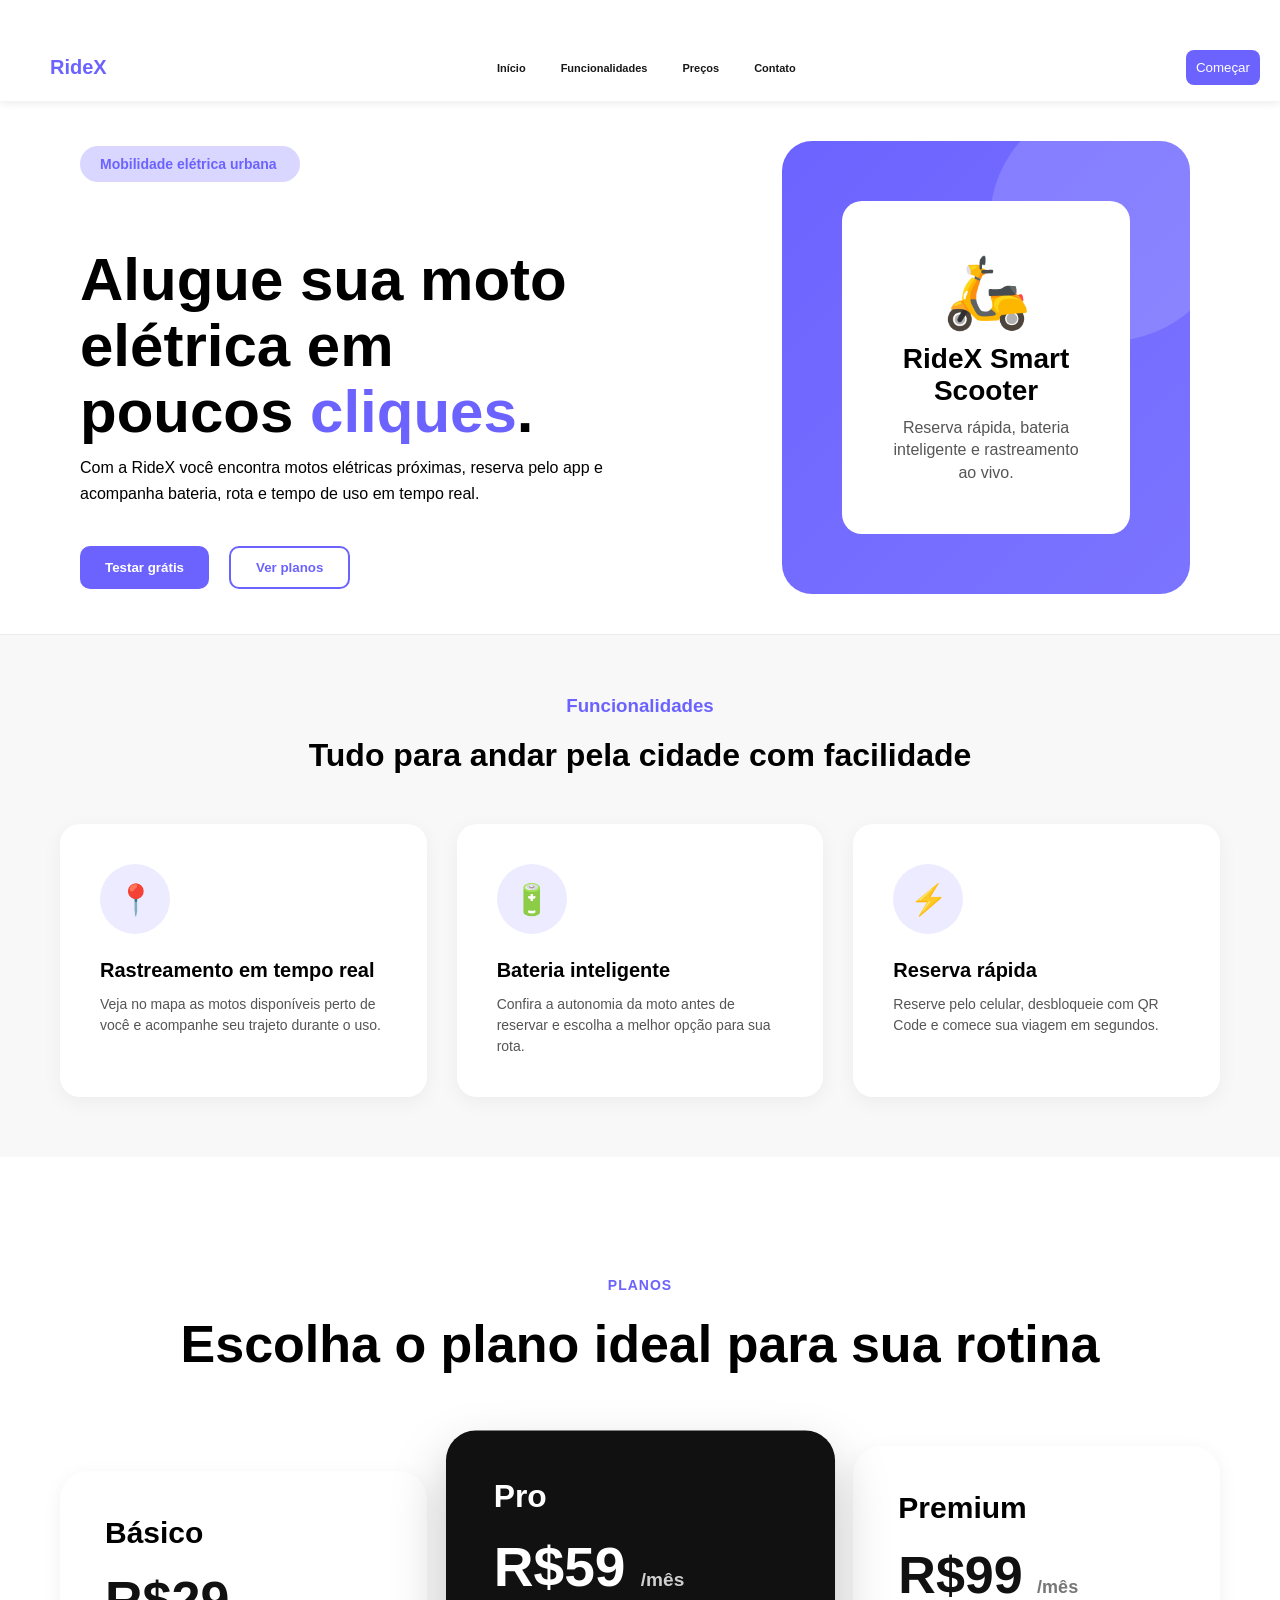
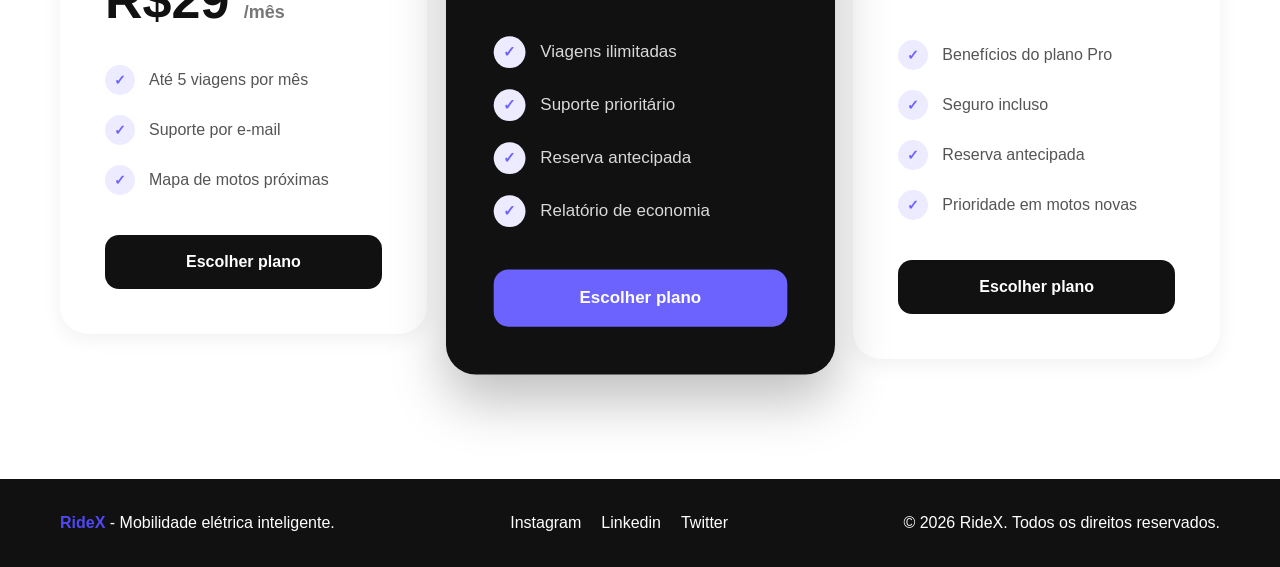
==== LandingPage2/Landingpage2.html @ 56506dec "refatoração" ====
<!DOCTYPE html>
<html lang="pt-BR">

<head>
    <meta charset="UTF-8">
    <meta name="viewport" content="width=device-width, initial-scale=1.0">
    <title>Landingpage2</title>

    <link rel="stylesheet" href="style.css">

</head>

<body>

    <header class="topoPrincipal">

        <h1 class="topo">
            RideX
        </h1>

        <nav class="conteudoTopo">
            <a href="">Início</a>
            <a href="">Funcionalidades</a>
            <a href="">Preços</a>
            <a href="">Contato</a>
        </nav>

        <button class="botao1">
            <p>Começar</p>
        </button>

    </header>


    <div class="conteudo2">

        <div>

            <div class="fundotexto1">
                <p class="conteudoTexto1">Mobilidade elétrica urbana</p>
            </div>

            <div class="ladoEsquerdo">
                <h1 class="textoPrincipal2">
                    Alugue sua moto elétrica em poucos <span>cliques</span>.
                </h1>

                <p class="textoPrincipal3">Com a RideX você encontra motos elétricas próximas,
                    reserva pelo app e acompanha bateria, rota e tempo de uso em tempo
                    real.</p>

            </div>

            <div class="botoes1">

                <button class="botaoRoxo">
                    Testar grátis
                </button>

                <button class="botaoBranco">
                    Ver planos
                </button>

            </div>

        </div>

        <div class="motoDireita">

            <div class="bolaFundo"></div>

            <div class="cardMoto">

                <div class="iconeMoto">

                    🛵

                </div>

                <h2>
                    RideX Smart Scooter
                </h2>

                <p>Reserva rápida, bateria inteligente e rastreamento
                    ao vivo.</p>


            </div>




        </div>


    </div>


    <div class="funcionalidades">

        <div class="cards">

            <h3 class="textoDaSessão2">Funcionalidades</h3>

            <h1>Tudo para andar pela cidade com facilidade</h1>

        </div>

        <div class="cardsFuncionalidades">

            <div class="card">

                <div class="iconeCard">📍</div>

                <h3>Rastreamento em tempo real</h3>

                <p>
                    Veja no mapa as motos disponíveis perto de
                    você e acompanhe seu trajeto durante o uso.
                </p>
            </div>

            <div class="card">

                <div class="iconeCard">🔋</div>

                <h3 class="textodoscards">Bateria inteligente</h3>

                <p>
                    Confira a autonomia da moto antes de reservar
                    e escolha a melhor opção para sua rota.
                </p>
            </div>

            <div class="card">

                <div class="iconeCard">⚡</div>

                <h3>Reserva rápida</h3>

                <p>
                    Reserve pelo celular, desbloqueie com QR Code
                    e comece sua viagem em segundos.
                </p>

            </div>

        </div>

    </div>


    <div class="planos">

        <div class="tituloPlanos">

            <h3>PLANOS</h3>

            <h1>Escolha o plano ideal para sua rotina</h1>

        </div>


        <div class="cardsPlanos">



            <div class="planoCard">

                <h2>Básico</h2>

                <p class="preco">
                    R$29 <span>/mês</span>
                </p>

                <div class="listaPlano">

                    <div class="itemPlano">

                        <div class="iconeCheck">
                            ✓
                        </div>

                        <p>Até 5 viagens por mês</p>

                    </div>


                    <div class="itemPlano">

                        <div class="iconeCheck">
                            ✓
                        </div>

                        <p>Suporte por e-mail</p>

                    </div>


                    <div class="itemPlano">

                        <div class="iconeCheck">
                            ✓
                        </div>

                        <p>Mapa de motos próximas</p>

                    </div>

                </div>


                <button class="botaoPlano">
                    Escolher plano
                </button>

            </div>




            <div class="planoCard destaque">

                <h2>Pro</h2>

                <p class="preco">
                    R$59 <span>/mês</span>
                </p>

                <div class="listaPlano">

                    <div class="itemPlano">

                        <div class="iconeCheck">
                            ✓
                        </div>

                        <p>Viagens ilimitadas</p>

                    </div>


                    <div class="itemPlano">

                        <div class="iconeCheck">
                            ✓
                        </div>

                        <p>Suporte prioritário</p>

                    </div>


                    <div class="itemPlano">

                        <div class="iconeCheck">
                            ✓
                        </div>

                        <p>Reserva antecipada</p>

                    </div>


                    <div class="itemPlano">

                        <div class="iconeCheck">
                            ✓
                        </div>

                        <p>Relatório de economia</p>

                    </div>

                </div>


                <button class="botaoPlano destaqueBotao">
                    Escolher plano
                </button>

            </div>



            <div class="planoCard">

                <h2>Premium</h2>

                <p class="preco">
                    R$99 <span>/mês</span>
                </p>

                <div class="listaPlano">

                    <div class="itemPlano">

                        <div class="iconeCheck">
                            ✓
                        </div>

                        <p>Benefícios do plano Pro</p>

                    </div>


                    <div class="itemPlano">

                        <div class="iconeCheck">
                            ✓
                        </div>

                        <p>Seguro incluso</p>

                    </div>


                    <div class="itemPlano">

                        <div class="iconeCheck">
                            ✓
                        </div>

                        <p>Reserva antecipada</p>

                    </div>


                    <div class="itemPlano">

                        <div class="iconeCheck">
                            ✓
                        </div>

                        <p>Prioridade em motos novas</p>

                    </div>

                </div>


                <button class="botaoPlano">
                    Escolher plano
                </button>

            </div>


        </div>

    </div>




    <div class="rodape">

        <p> <span class="textorodape">RideX</span> - Mobilidade elétrica inteligente.</p>

        <div class="redesSociais">

            <p>Instagram</p>

            <p>Linkedin</p>

            <p>Twitter</p>

        </div>

        <p>© 2026 RideX. Todos os direitos reservados.</p>


    </div>

</body>

</html>
---- LandingPage2/style.css ----
body {
    background: white;

}

* {

    padding: 0;
    margin: 0;
    font-family: Arial, Helvetica, sans-serif;
}

.topoPrincipal {


    display: flex;
    justify-content: space-between;
    align-items: center;
    padding: 50px 10px 16px 10px;
    box-shadow: 0 2px 8px rgba(0, 0, 0, 0.08);
}


.topo {

    padding-left: 40px;
    text-align: left;
    color: #6C63FF;
    font-size: 20px;
    font-weight: 800;
}

.conteudoTopo {

    display: flex;
    gap: 35px;
    font-size: 11px;
    font-weight: 550;


}

a {
    text-decoration: none;
    color: #181818;
}


.botao1 {

    margin-right: 10px;
    color: rgb(255, 255, 255);
    border-radius: 8px;
    transition: 0.3s;
    background: #6C63FF;
    border: 0px;
    padding: 10px;

}

.botao1:hover {


    background: #0d086d;

}

.fundotexto1 {

    margin-bottom: 65px;
    border-radius: 60px;
    padding: 10px 20px 10px 20px;
    display: flex;
    width: 180px;
    font-weight: 550;
    background: #d9d7ff;

}

.conteudoTexto1 {

    color: #6C63FF;
    font-size: 14px;
    justify-content: center;


}

.textoPrincipal2 {

    width: 95%;
    font-size: 60px;
    font-weight: 800;

    line-height: 1.1;

    max-width: 700px;
    padding-right: 0px;



}




.conteudo2 {

    display: flex;

    align-items: center;

    justify-content: space-between;

    padding: 40px 80px;


}

.textoPrincipal {

    font-size: 60px;
    font-weight: 800;

    line-height: 1.1;

    margin-bottom: 25px;
    padding-top: 60px;
    font-weight: 750;

}

.textoPrincipal2 span {

    color: #6C63FF;
}

.ladoEsquerdo {


    width: 75%;

}

.botoes1 {

    display: flex;

    gap: 20px;

    margin-top: 10px;


}

.botaoRoxo {



    background: #6C63FF;

    color: white;

    border: none;

    padding: 12px 25px;

    border-radius: 10px;

    font-weight: 600;

    cursor: pointer;

    transition: 0.3s;

}



.botaoBranco {

    background: white;

    color: #6C63FF;

    border: 2px solid #6C63FF;

    padding: 12px 25px;

    border-radius: 10px;

    font-weight: 600;

    cursor: pointer;

    transition: 0.3s;

}

.motoDireita {

    position: relative;

    overflow: hidden;

    margin-right: 10px;

    width: 380px;

    background: linear-gradient(135deg, #6C63FF, #7B74FF);

    padding: 60px;

    border-radius: 30px;
}

.bolaFundo {

    width: 240px;

    height: 240px;

    background: rgba(255, 255, 255, 0.15);

    border-radius: 50%;

    position: absolute;

    top: -40px;

    right: -40px;
}

.cardMoto {

    background: white;
    padding: 50px;
    border-radius: 20px;
    text-align: center;
}

.cardMoto h2 {

    margin-top: 10px;

    margin-bottom: 10px;

    font-size: 28px;
}

.cardMoto p {

    line-height: 1.4;

    color: #555;
}

.iconeMoto {
    font-size: 70px;
}


.textoPrincipal3 {



    padding-top: 10px;
    padding-bottom: 30px;
    line-height: 1.6;

}



.funcionalidades {

    padding: 60px 60px;

    text-align: center;

    background: #f8f8f8;

    border-top: 1px solid #ececec;


}

.textoDaSessão2 {

    color: #6C63FF;
    margin-bottom: 20px;
}

.cardsFuncionalidades {
    display: flex;

    justify-content: center;

    gap: 30px;

    margin-top: 50px;
}

.card {

    text-align: left;
    width: 300px;

    padding: 40px;

    background: white;

    border-radius: 20px;

    box-shadow: 0 5px 20px rgba(0, 0, 0, 0.05);

    transition: 0.3s;
}

.card h3 {

    margin-bottom: 12px;

    font-size: 20px;
}

.card p {

    line-height: 1.5;
    font-size: 14px;
    color: #555;
}

.card:hover {
    transform: translateY(-8px);

}

.iconeCard {

    font-size: 30px;

    margin-bottom: 20px;
    font-size: 35px;

    margin-bottom: 20px;
    width: 70px;

    height: 70px;

    background: #ecebff;

    border-radius: 50%;

    display: flex;

    justify-content: center;

    align-items: center;

    font-size: 30px;

    margin-bottom: 25px;

}

.planos {

    padding: 120px 60px;

    background: white;

    text-align: center;
}



.tituloPlanos h3 {

    color: #6C63FF;

    font-size: 14px;

    font-weight: 700;

    margin-bottom: 20px;

    letter-spacing: 1px;
}



.tituloPlanos h1 {

    font-size: 52px;

    font-weight: 800;

    margin-bottom: 70px;

    line-height: 1.2;
}



.cardsPlanos {

    display: flex;

    justify-content: center;

    align-items: center;

    gap: 30px;
}



.planoCard {

    width: 320px;

    background: white;

    padding: 45px;

    border-radius: 28px;

    box-shadow: 0 5px 20px rgba(0, 0, 0, 0.06);

    transition: 0.3s;

    text-align: left;
}



.planoCard:hover {

    transform: translateY(-10px);
}



.planoCard h2 {

    font-size: 30px;

    margin-bottom: 20px;

    font-weight: 700;
}



.preco {

    font-size: 52px;

    font-weight: 800;

    color: #111;

    margin-bottom: 35px;
}



.preco span {

    font-size: 18px;

    color: #777;
}



.listaPlano {

    display: flex;

    flex-direction: column;

    gap: 20px;

    margin-bottom: 40px;
}



.itemPlano {

    display: flex;

    align-items: center;

    gap: 14px;
}



.itemPlano p {

    font-size: 16px;

    color: #555;

    line-height: 1.5;
}



.iconeCheck {

    width: 30px;

    height: 30px;

    background: #ecebff;

    border-radius: 50%;

    display: flex;

    justify-content: center;

    align-items: center;

    color: #6C63FF;

    font-size: 14px;

    font-weight: bold;

    flex-shrink: 0;
}



.botaoPlano {

    width: 100%;

    padding: 18px;

    border: none;

    border-radius: 14px;

    background: #111;

    color: white;

    font-size: 16px;

    font-weight: 600;

    cursor: pointer;

    transition: 0.3s;
}



.botaoPlano:hover {

    transform: translateY(-3px);
}



.destaque {

    background: #111;

    color: white;

    transform: scale(1.06);

    box-shadow: 0 25px 50px rgba(0, 0, 0, 0.25);

    position: relative;

    z-index: 2;
}



.destaque h2 {

    color: white;
}



.destaque .preco {

    color: white;
}



.destaque .preco span {

    color: #cfcfcf;
}



.destaque .itemPlano p {

    color: #d9d9d9;
}



.destaqueBotao {

    background: #6C63FF;
}



.destaqueBotao:hover {

    background: #5148f5;
}

.rodape {

    padding: 35px 60px;
    display: flex;
    justify-content: space-between;
    text-align: center;
    background: #111;
    color: white;
    align-items: center;

}

.rodape p {

    cursor: pointer;

    transition: 0.3s;
}



.rodape p:hover {

    color: white;
}

.redesSociais {

    display: flex;

    gap: 20px;
}

.textorodape {

    font-weight: 770;
    color: #5148f5;
}
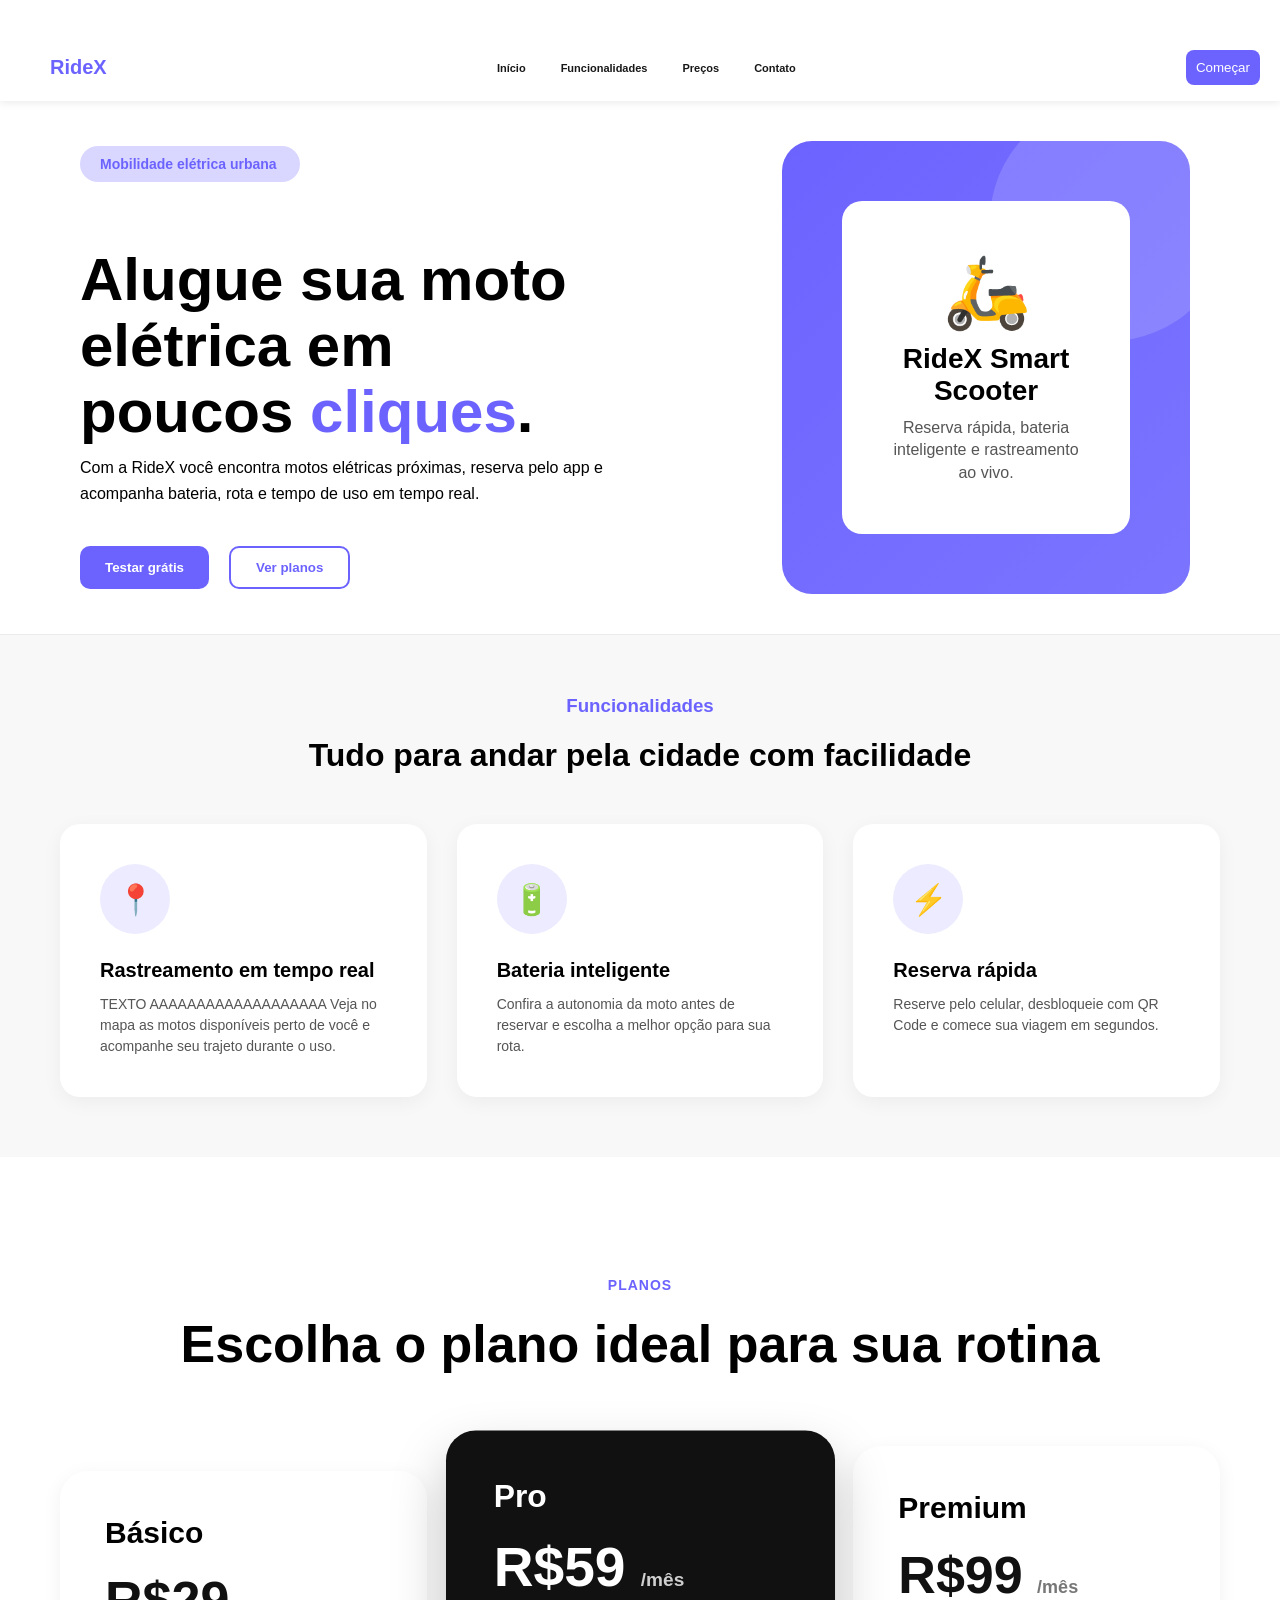
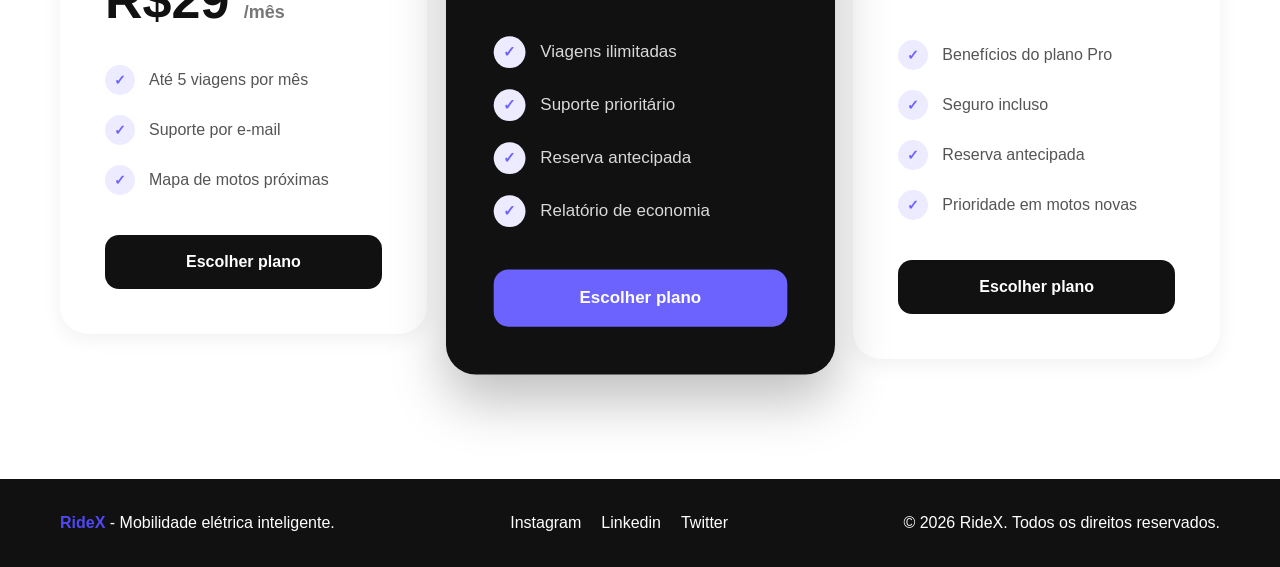
==== commit 00bc5fbc: "Update Landingpage2.html" ====
--- a/LandingPage2/Landingpage2.html
+++ b/LandingPage2/Landingpage2.html
@@ -115,6 +115,7 @@
                 <h3>Rastreamento em tempo real</h3>
 
                 <p>
+                    TEXTO AAAAAAAAAAAAAAAAAAA
                     Veja no mapa as motos disponíveis perto de
                     você e acompanhe seu trajeto durante o uso.
                 </p>
@@ -374,4 +375,4 @@
 
 </body>
 
-</html>+</html>
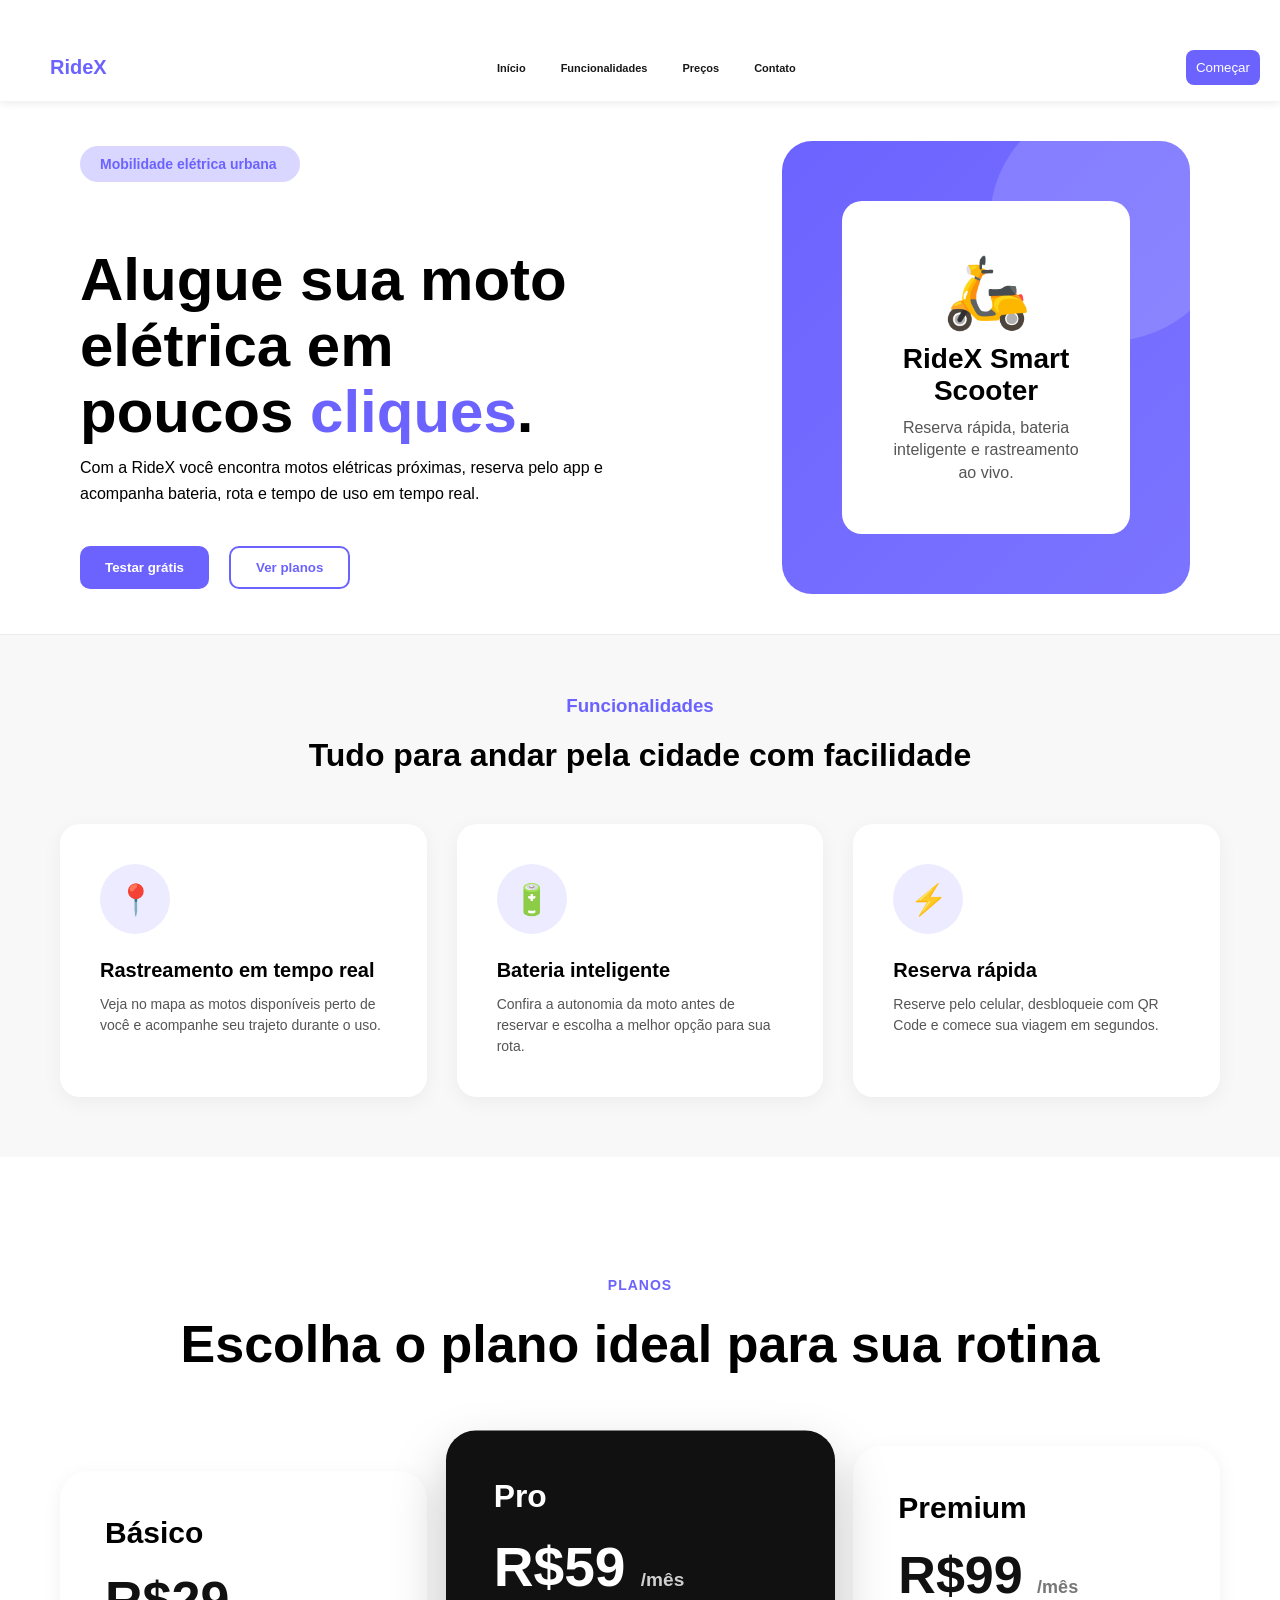
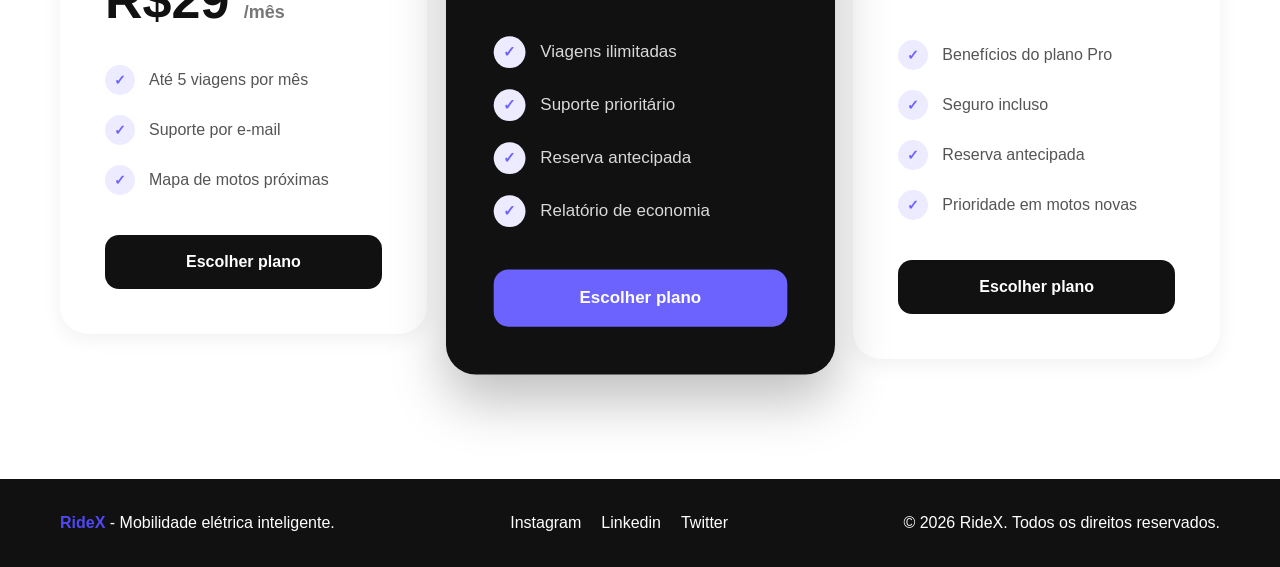
==== commit 3097b2ec: "back" ====
--- a/LandingPage2/Landingpage2.html
+++ b/LandingPage2/Landingpage2.html
@@ -115,7 +115,7 @@
                 <h3>Rastreamento em tempo real</h3>
 
                 <p>
-                    TEXTO AAAAAAAAAAAAAAAAAAA
+                
                     Veja no mapa as motos disponíveis perto de
                     você e acompanhe seu trajeto durante o uso.
                 </p>
